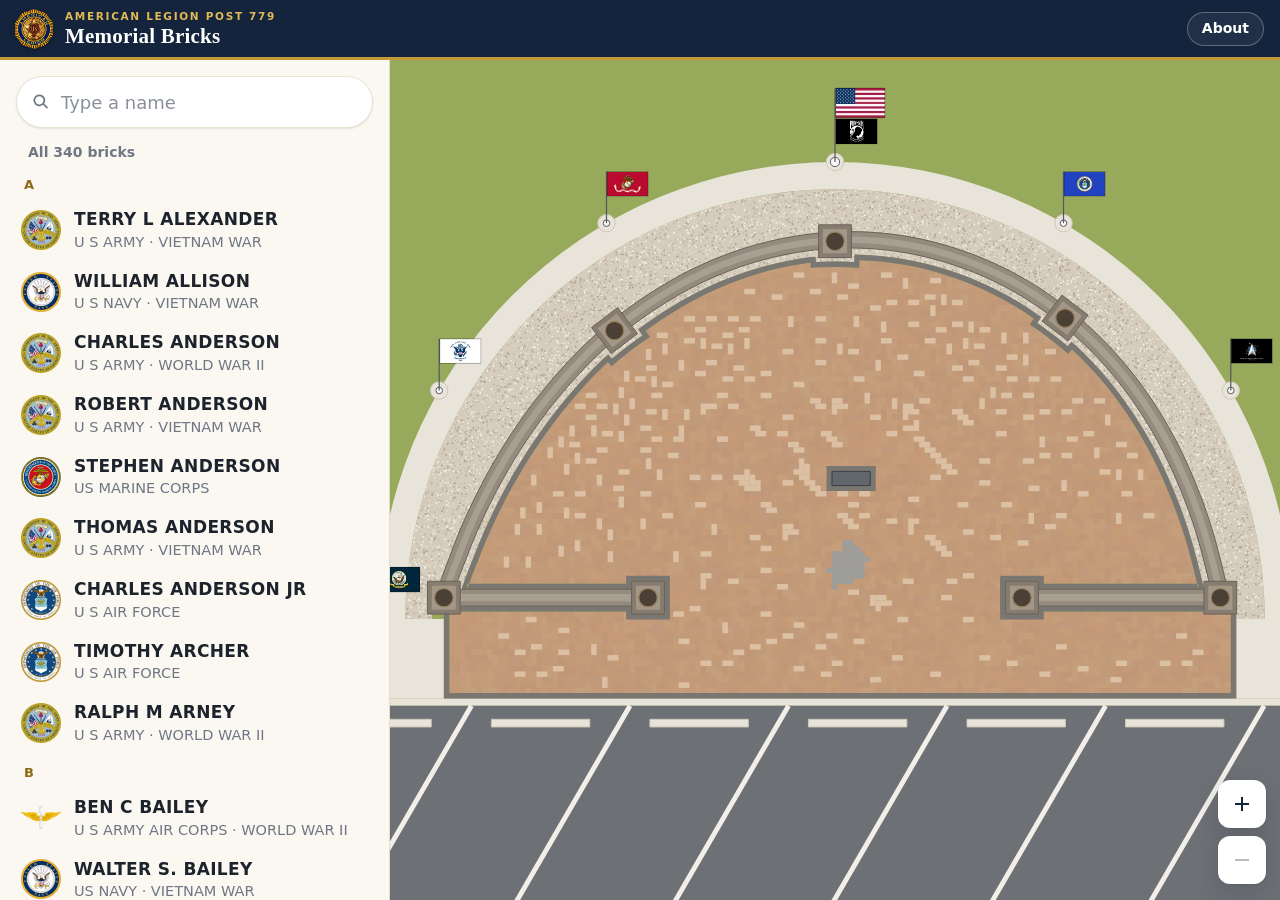
==== index.html @ 8d39473d "Clean names with KIA and MIA badges, a smooth border, springy zoom - KIA and CHPLN are no longer par" ====
<!doctype html>
<html lang="en">
  <head>
    <meta charset="utf-8" />
    <meta name="viewport" content="width=device-width, initial-scale=1, viewport-fit=cover" />
    <title>Memorial Bricks · American Legion Post 779</title>
    <meta
      name="description"
      content="Find a memorial brick at American Legion Post 779 in Centre Hall, PA. Type a name to see where it is in the plaza."
    />
    <meta name="theme-color" content="#14243d" />
    <link rel="canonical" href="https://pjpuzzler.github.io/legion-bricks/" />
    <meta property="og:type" content="website" />
    <meta property="og:site_name" content="American Legion Post 779" />
    <meta property="og:url" content="https://pjpuzzler.github.io/legion-bricks/" />
    <meta property="og:title" content="Memorial Bricks · American Legion Post 779" />
    <meta property="og:description" content="Type a name to see where its brick is in the memorial plaza." />
    <!-- Bump ?v= when the picture changes, so apps that cached the old one fetch it again. -->
    <meta property="og:image" content="https://pjpuzzler.github.io/legion-bricks/img/share.jpg?v=7" />
    <meta property="og:image:width" content="1200" />
    <meta property="og:image:height" content="630" />
    <meta property="og:image:alt" content="A map of the memorial plaza with a red pin on one brick" />
    <meta name="twitter:card" content="summary_large_image" />
    <link rel="icon" type="image/png" href="img/favicon.png" />
    <link rel="apple-touch-icon" href="img/apple-touch-icon.png" />
    <meta name="apple-mobile-web-app-title" content="Memorial Bricks" />
    <!-- Opened from the Home Screen: full screen, header running up behind the clock. -->
    <meta name="apple-mobile-web-app-status-bar-style" content="black-translucent" />
    <link rel="manifest" href="manifest.webmanifest" />
    <!-- Marks Safari (not Chrome and the rest) before anything is drawn. The
         page background depends on it sideways (see style.css). -->
    <script>
      if (/Version\/[\d.]+ .*Safari\//.test(navigator.userAgent) && !/CriOS|FxiOS|EdgiOS|OPiOS|DuckDuckGo/.test(navigator.userAgent))
        document.documentElement.classList.add("is-safari");
    </script>
    <link rel="preload" href="fonts/brick-sans-bold.woff2" as="font" type="font/woff2" crossorigin />
    <link rel="stylesheet" href="css/style.css" />
  </head>
  <body>
    <header class="topbar">
      <a class="brand" href="./">
        <img class="brand-emblem" src="img/legion-emblem.webp" alt="" width="40" height="40" />
        <span class="brand-text">
          <span class="brand-kicker">American Legion Post 779</span>
          <span class="brand-title">Memorial Bricks</span>
        </span>
      </a>
      <button class="topbar-btn" id="about-open" type="button" aria-haspopup="dialog">About</button>
    </header>

    <main class="main">
      <aside class="side" id="side" aria-label="Find a brick">
        <div class="search">
          <div class="search-box">
            <svg class="search-icon" viewBox="0 0 24 24" aria-hidden="true">
              <path d="M10 3a7 7 0 1 0 4.4 12.4l4.6 4.6 1.4-1.4-4.6-4.6A7 7 0 0 0 10 3Zm0 2a5 5 0 1 1 0 10 5 5 0 0 1 0-10Z" />
            </svg>
            <input
              id="search"
              type="search"
              placeholder="Type a name"
              autocomplete="off"
              autocapitalize="off"
              autocorrect="off"
              spellcheck="false"
              enterkeyhint="search"
              role="combobox"
              aria-expanded="true"
              aria-controls="results"
              aria-label="Type a name to find its brick"
            />
            <button class="search-clear" id="search-clear" type="button" aria-label="Clear" hidden>
              <svg viewBox="0 0 24 24" aria-hidden="true">
                <path d="M6.4 5 5 6.4 10.6 12 5 17.6 6.4 19l5.6-5.6 5.6 5.6 1.4-1.4-5.6-5.6L19 6.4 17.6 5 12 10.6Z" />
              </svg>
            </button>
          </div>
        </div>
        <div class="side-body">
          <section class="card" id="card" aria-live="polite" hidden></section>
          <section class="results-panel" aria-label="Names">
            <div class="results-bar">
              <p class="results-head" id="results-head"></p>
              <button class="results-close" id="results-close" type="button">Back to map</button>
            </div>
            <ol class="results" id="results" role="listbox" aria-label="Names"></ol>
          </section>
        </div>
      </aside>

      <section class="map-wrap" id="map-wrap" aria-label="Map of the memorial plaza">
        <canvas class="map" id="map" tabindex="0" role="img" aria-label="Map of the brick plaza"></canvas>
        <div class="marker" id="marker" hidden aria-hidden="true">
          <span class="marker-ring"></span>
          <span class="marker-pin"></span>
        </div>
        <div class="tooltip" id="tooltip" hidden></div>
        <div class="map-controls">
          <!-- Only shown once there's more of the plaza to show. -->
          <button class="map-btn" id="zoom-fit" type="button" aria-label="Show the whole plaza" title="Show the whole plaza" hidden>
            <svg viewBox="0 0 24 24" aria-hidden="true">
              <path d="M4 4h6v2H6v4H4zm10 0h6v6h-2V6h-4zM4 14h2v4h4v2H4zm14 0h2v6h-6v-2h4z" />
            </svg>
          </button>
          <button class="map-btn" id="zoom-in" type="button" aria-label="Zoom in" title="Zoom in">
            <svg viewBox="0 0 24 24" aria-hidden="true"><path d="M11 5h2v6h6v2h-6v6h-2v-6H5v-2h6z" /></svg>
          </button>
          <button class="map-btn" id="zoom-out" type="button" aria-label="Zoom out" title="Zoom out" disabled>
            <svg viewBox="0 0 24 24" aria-hidden="true"><path d="M5 11h14v2H5z" /></svg>
          </button>
          <!-- Turning the map is only for the editor, to match up photos. -->
          <button class="map-btn" id="rotate" type="button" aria-label="Turn the map" title="Turn the map" hidden>
            <svg viewBox="0 0 24 24" aria-hidden="true"><path d="M12 5V2L8 6l4 4V7a5 5 0 1 1-5 5H5a7 7 0 1 0 7-7Z" /></svg>
          </button>
        </div>
      </section>
    </main>

    <dialog class="about" id="about" aria-labelledby="about-title">
      <div class="about-head">
        <img src="img/legion-emblem.webp" alt="" width="48" height="48" />
        <div>
          <p class="about-kicker">American Legion Post 779</p>
          <h2 id="about-title" tabindex="-1" autofocus>Memorial Bricks</h2>
        </div>
      </div>
      <p class="about-text" id="about-text">Engraved bricks honoring veterans and the post's charter members.</p>
      <div class="stats" id="stats"></div>
      <div class="about-foot">
        <p class="credit">Made by <span class="credit-name">Patrick Johnson</span></p>
        <div class="about-actions">
          <a
            class="btn"
            href="https://www.google.com/maps/search/?api=1&query=American+Legion+Post+779%2C+2928+Earlystown+Rd%2C+Centre+Hall%2C+PA"
            target="_blank"
            rel="noopener"
            >Directions</a
          >
          <button class="btn btn-primary" type="button" data-close>OK</button>
        </div>
      </div>
    </dialog>

    <div class="toast" id="toast" role="status" hidden></div>

    <script src="data/bricks.js"></script>
    <script src="js/plan.js"></script>
    <script src="js/model.js"></script>
    <script src="js/map.js"></script>
    <script src="js/app.js"></script>
  </body>
</html>
---- css/style.css ----
/* ---- tokens ------------------------------------------------------------ */

/* The lettering on the bricks: Liberation Sans Bold, cut down to plain
   letters and with the wider word spaces the engraver used, renamed as its
   license asks (fonts/OFL.txt). */
@font-face {
  font-family: "Brick Sans";
  src: url("../fonts/brick-sans-bold.woff2") format("woff2");
  font-weight: 700;
  font-display: swap;
}

:root {
  --navy-900: #0e1a2d;
  --navy-800: #14243d;
  --navy-700: #1d3353;
  --navy-600: #294670;
  --navy-100: #e6ebf3;
  --gold-700: #8d6a17;
  --gold-500: #c49a36;
  --gold-400: #e0bb55;
  --gold-200: #f4e2a8;
  --paper: #fbf8f2;
  --paper-2: #f2ede2;
  --paper-3: #e9e2d3;
  --line: #e3dbcb;
  --ink: #1d232c;
  --ink-2: #444d5a;
  --ink-3: #6f7784;
  --brick: #c39b79;
  --danger: #b42318;
  --focus: #2563eb;
  --radius: 14px;
  --shadow-sm: 0 1px 2px rgb(14 26 45 / 0.1);
  --shadow: 0 1px 2px rgb(14 26 45 / 0.08), 0 10px 28px rgb(14 26 45 / 0.14);
  --font: system-ui, -apple-system, "Segoe UI", Roboto, "Helvetica Neue", Arial, sans-serif;
  --font-serif: "Iowan Old Style", "Palatino Linotype", Palatino, "Book Antiqua", Georgia, serif;
  /* The same as FONT in js/map.js: the engraving's own lettering. */
  --font-engraved: "Brick Sans", Arial, Helvetica, sans-serif;
  --side-w: 390px;
  --topbar-h: 60px;
  color-scheme: light;
}

*,
*::before,
*::after {
  box-sizing: border-box;
}

html,
body {
  height: 100%;
}

/* No double-tap zoom on buttons and links (pinching still zooms the page).
   Safari starts over inside anything that scrolls, like the name list and
   About, so every element says it. The map and the phone card set their own.
   Safari still zooms on plain text, and stopDoubleTapZoom in app.js stops that. */
* {
  touch-action: manipulation;
}

/* The page doesn't stretch past its ends (on an iPhone it would pull away
   and show what's behind it, around the parts pinned in place). */
html,
body {
  overscroll-behavior: none;
}

body {
  margin: 0;
  display: grid;
  /* safe-area-inset-top is 0 in Safari. Opened from the Home Screen, the
     page runs up behind the clock and the header grows to cover it. */
  grid-template-rows: calc(var(--topbar-h) + env(safe-area-inset-top)) minmax(0, 1fr);
  grid-template-columns: minmax(0, 1fr); /* never wider than the screen */
  height: 100dvh;
  overflow: hidden;
  /* Also the color iPhone Safari gives the strip around its toolbar at the
     bottom, so it's white like the card that sits above it. */
  background: #fff;
  color: var(--ink);
  font: 16px/1.45 var(--font);
  -webkit-font-smoothing: antialiased;
  -webkit-tap-highlight-color: transparent;
}

button,
input,
select {
  font: inherit;
  color: inherit;
}

:focus-visible {
  outline: 3px solid var(--focus);
  outline-offset: 2px;
}

[hidden] {
  display: none !important;
}

.icon {
  width: 20px;
  height: 20px;
  fill: currentColor;
  flex: none;
}

/* ---- top bar ------------------------------------------------------------ */

/* Pinned to the top: iPhone Safari takes the color behind the time and
   battery from a fixed bar at the top of the page, so this makes it navy. */
.topbar {
  position: fixed;
  top: 0;
  left: 0;
  right: 0;
  height: calc(var(--topbar-h) + env(safe-area-inset-top));
  display: flex;
  align-items: center;
  justify-content: space-between;
  gap: 12px;
  padding: env(safe-area-inset-top) 16px 0 14px;
  padding-left: max(14px, env(safe-area-inset-left));
  padding-right: max(16px, env(safe-area-inset-right));
  /* One solid color: Safari copies it into the strip behind the time and
     battery, and a gradient would leave a visible seam. */
  background: var(--navy-800);
  color: #fff;
  border-bottom: 3px solid var(--gold-500);
  z-index: 5;
}

.brand {
  display: flex;
  align-items: center;
  gap: 11px;
  min-width: 0;
  color: inherit;
  text-decoration: none;
}

.brand-emblem {
  width: 40px;
  height: 40px;
  flex: none;
  filter: drop-shadow(0 1px 2px rgb(0 0 0 / 0.35));
}

.brand-text {
  display: grid;
  min-width: 0;
}

.brand-kicker {
  font-size: 10.5px;
  font-weight: 700;
  letter-spacing: 0.16em;
  text-transform: uppercase;
  color: var(--gold-400);
  white-space: nowrap;
}

.brand-title {
  font-family: var(--font-serif);
  font-size: 21px;
  line-height: 1.1;
  font-weight: 600;
  letter-spacing: 0.01em;
  white-space: nowrap;
}

.topbar-btn {
  height: 34px;
  padding: 0 14px;
  border: 1px solid rgb(255 255 255 / 0.28);
  border-radius: 999px;
  background: rgb(255 255 255 / 0.06);
  color: #fff;
  font-size: 14px;
  font-weight: 600;
  cursor: pointer;
}

.topbar-btn:hover {
  background: rgb(255 255 255 / 0.14);
}

/* ---- layout ----------------------------------------------------------- */

.main {
  grid-row: 2;
  display: grid;
  grid-template-columns: var(--side-w) minmax(0, 1fr);
  min-height: 0;
  position: relative;
}

.side {
  display: flex;
  flex-direction: column;
  min-height: 0;
  background: var(--paper);
  border-right: 1px solid var(--line);
  z-index: 3;
}

.side-body {
  flex: 1;
  min-height: 0;
  display: flex;
  flex-direction: column;
}

/* ---- search --------------------------------------------------------------- */

.search {
  padding: 16px 16px 10px;
}

/* The icon and the clear button are centred on the box itself. */
.search-box {
  position: relative;
}

.search-icon {
  position: absolute;
  left: 15px;
  top: 50%;
  translate: 0 -50%;
  width: 20px;
  height: 20px;
  fill: var(--ink-3);
  pointer-events: none;
}

#search {
  width: 100%;
  height: 52px;
  padding: 0 44px 0 44px;
  border: 1.5px solid var(--paper-3);
  border-radius: 999px;
  background: #fff;
  box-shadow: var(--shadow-sm);
  font-size: 18px;
  outline: none;
  transition:
    border-color 0.15s,
    box-shadow 0.15s;
}

#search::placeholder {
  color: #8a909a;
}

#search:focus {
  border-color: var(--navy-600);
  box-shadow: 0 0 0 4px rgb(41 70 112 / 0.14);
}

#search::-webkit-search-cancel-button {
  display: none;
}

.search-clear {
  position: absolute;
  right: 9px;
  top: 50%;
  translate: 0 -50%;
  width: 34px;
  height: 34px;
  display: grid;
  place-items: center;
  border: 0;
  border-radius: 50%;
  background: transparent;
  cursor: pointer;
}

.search-clear svg {
  width: 18px;
  height: 18px;
  fill: var(--ink-3);
}

.search-clear:hover {
  background: var(--paper-2);
}

/* ---- results ---------------------------------------------------------- */

.results-panel {
  flex: 1;
  min-height: 0;
  display: flex;
  flex-direction: column;
}

.results-bar {
  display: flex;
  align-items: center;
  justify-content: space-between;
  gap: 10px;
}

/* Phones only: the name list covers the map, so it gets a way back. */
.results-close {
  display: none;
  flex: none;
  height: 40px;
  margin-right: 12px;
  padding: 0 16px;
  border: 0;
  border-radius: 999px;
  background: var(--navy-100);
  color: var(--navy-800);
  font-size: 15px;
  font-weight: 650;
  cursor: pointer;
}

.results-close:hover {
  background: #d9e0eb;
}

.results-head {
  margin: 4px 0 4px;
  padding: 0 28px;
  font-size: 14px;
  font-weight: 600;
  color: var(--ink-3);
}

.results {
  flex: 1;
  min-height: 0;
  margin: 0;
  padding: 0 10px 20px;
  list-style: none;
  overflow-y: auto;
  overscroll-behavior: contain;
}

.results-group {
  position: sticky;
  top: 0;
  z-index: 1;
  padding: 10px 14px 4px;
  background: linear-gradient(var(--paper) 75%, rgb(251 248 242 / 0));
  color: var(--gold-700);
  font-size: 13px;
  font-weight: 800;
  letter-spacing: 0.12em;
  text-transform: uppercase;
}

.results-empty {
  padding: 18px 16px;
  color: var(--ink-2);
  font-size: 17px;
}

.result {
  width: 100%;
  display: grid;
  grid-template-columns: 42px minmax(0, 1fr) auto;
  align-items: center;
  gap: 12px;
  min-height: 60px;
  padding: 8px 10px;
  border: 0;
  border-radius: 12px;
  background: transparent;
  text-align: left;
  cursor: pointer;
}

/* Only with a mouse: on a phone a row would stay lit after a swipe that
   started on it. */
@media (hover: hover) {
  .result:hover {
    background: var(--paper-2);
  }
}

.result.is-active {
  background: var(--paper-2);
  box-shadow: inset 0 0 0 1.5px var(--paper-3);
}

.result.is-selected {
  background: var(--navy-100);
  box-shadow: inset 3px 0 0 var(--navy-600);
}

.result-mark {
  display: grid;
  place-items: center;
  width: 42px;
  height: 42px;
}

.result-emblem {
  width: 40px;
  height: 40px;
  object-fit: contain;
}

.result-swatch {
  width: 30px;
  height: 15px;
  border-radius: 2px;
  background: var(--brick);
  box-shadow: inset 0 -1px 0 rgb(0 0 0 / 0.15);
}

.result.is-gray .result-swatch {
  background: #9d9e9c;
}

.result-text {
  display: grid;
  min-width: 0;
}

.result-name {
  display: flex;
  align-items: center;
  gap: 6px;
  min-width: 0;
  font-size: 17px;
  font-weight: 650;
  letter-spacing: 0.02em;
}

.result-name-text {
  overflow: hidden;
  text-overflow: ellipsis;
  white-space: nowrap;
}

/* Honors by a name: a gold star for the fallen, the POW/MIA flag for the
   missing (from the flag sheet). On the card they're spelled out. */
.honor {
  display: inline-flex;
  flex: none;
}

.honor-star {
  width: 17px;
  height: 17px;
  fill: var(--gold-500);
  stroke: var(--gold-700);
  stroke-width: 1.2;
  stroke-linejoin: round;
}

.honor-flag {
  display: inline-block;
  flex: none;
  width: 20px;
  height: 12px;
  border-radius: 1.5px;
  background: url("../img/flags-sm.webp") -20.5px 0 / 81.5px 24.5px no-repeat;
  box-shadow: 0 0 0 1px rgb(0 0 0 / 0.25);
}

.card-honors {
  display: flex;
  flex-wrap: wrap;
  gap: 6px;
  margin: 4px 0 0;
}

.honor-tag {
  display: inline-flex;
  align-items: center;
  gap: 5px;
  padding: 2px 9px 2px 7px;
  border-radius: 999px;
  background: var(--paper-3);
  color: var(--ink-2);
  font-size: 13px;
  font-weight: 700;
  line-height: 1.3;
}

.honor-tag .honor-star {
  width: 15px;
  height: 15px;
}

.honor-tag.honor-kia {
  background: #fbf1d3;
  color: var(--gold-700);
  box-shadow: inset 0 0 0 1px var(--gold-200);
}

.honor-tag.honor-mia {
  background: #e6e8eb;
  color: #1c232c;
}

.result-meta {
  font-size: 14.5px;
  color: var(--ink-3);
  overflow: hidden;
  text-overflow: ellipsis;
  white-space: nowrap;
}

.result-badge {
  padding: 2px 8px;
  border-radius: 999px;
  background: var(--paper-3);
  color: var(--ink-2);
  font-size: 12px;
  font-weight: 700;
  white-space: nowrap;
}

/* ---- brick card ------------------------------------------------------- */

.card {
  flex: none;
  margin: 2px 16px 12px;
  padding: 12px 16px 16px;
  border: 1px solid var(--line);
  border-radius: 18px;
  background: #fff;
  box-shadow: var(--shadow);
  max-height: 72%;
  overflow-y: auto;
  overscroll-behavior: contain;
}

.card-head {
  display: flex;
  align-items: center;
  gap: 2px;
  margin: 0 -10px 10px 0;
}

.card-kicker {
  flex: 1;
  min-width: 0;
  display: flex;
  align-items: center;
  gap: 8px;
  margin: 0 6px 0 0;
  color: var(--gold-700);
  font-size: 13px;
  font-weight: 800;
  line-height: 1.25;
  letter-spacing: 0.1em;
  text-transform: uppercase;
}

/* A visitor's card: a bar with the name, share and close, over the brick
   itself. On a phone it folds down to just the bar (see the fold in app.js). */
.brick-card {
  --brick-w: 300px;
  display: flex;
  flex-direction: column;
  gap: 8px;
}

.card-bar {
  display: flex;
  align-items: center;
  gap: 6px;
  min-width: 0;
  min-height: 44px;
  margin-right: -8px; /* close's round hit area reaches into the card's edge */
}

.card-emblems {
  display: flex;
  flex: none;
  gap: 2px;
  margin-right: 4px;
}

.card-emblem {
  width: 32px;
  height: 32px;
  object-fit: contain;
}

/* Two branches: a little smaller each, so the name keeps its room. */
.card-emblems:has(.card-emblem + .card-emblem) .card-emblem {
  width: 28px;
  height: 28px;
}

.card-title {
  flex: 1;
  min-width: 0;
}

/* Long names wrap onto a second line rather than getting cut off. Under the
   name, the rest of the engraving, like in the list of names. */
.card-name {
  display: -webkit-box;
  margin: 0;
  overflow: hidden;
  font-size: 16px;
  font-weight: 750;
  line-height: 1.2;
  letter-spacing: 0.02em;
  -webkit-line-clamp: 2;
  -webkit-box-orient: vertical;
}

.card-meta {
  margin: 1px 0 0;
  overflow: hidden;
  color: var(--ink-3);
  font-size: 13.5px;
  line-height: 1.25;
  text-overflow: ellipsis;
  white-space: nowrap;
}

.brick-card .replica {
  max-width: var(--brick-w);
}

.card-grab {
  display: none;
}

.card.is-folded .replica,
.card.is-folded .card-note {
  display: none;
}

/* While the card is dragged or slides, the brick fades as it folds away. */
.card.is-moving .replica,
.card.is-moving .card-note {
  opacity: calc(1 - 1.4 * var(--fold, 0));
}

.card-note {
  margin: 4px 0 0;
  color: var(--ink-2);
  font-size: 16px;
  text-align: center;
}

.btn {
  display: inline-flex;
  align-items: center;
  justify-content: center;
  gap: 8px;
  height: 46px;
  padding: 0 18px;
  border: 1px solid var(--line);
  border-radius: 999px;
  background: #fff;
  color: var(--navy-800);
  font-size: 16px;
  font-weight: 650;
  text-decoration: none;
  white-space: nowrap;
  cursor: pointer;
}

.btn:hover {
  background: var(--paper);
  border-color: var(--paper-3);
}

.btn:disabled {
  opacity: 0.45;
  cursor: default;
}

.btn .icon {
  width: 20px;
  height: 20px;
}

.btn-primary {
  background: var(--navy-800);
  border-color: var(--navy-800);
  color: #fff;
}

.btn-primary:hover {
  background: var(--navy-700);
  border-color: var(--navy-700);
}

.btn-danger {
  color: var(--danger);
}

.icon-btn {
  display: grid;
  place-items: center;
  width: 44px;
  height: 44px;
  flex: none;
  border: 0;
  border-radius: 50%;
  background: transparent;
  color: var(--ink-2);
  cursor: pointer;
}

.icon-btn:hover {
  background: var(--paper-2);
}

/* The brick itself, drawn like the real thing: a paver with softened edges
   and black-filled lettering. The lettering is an SVG (see replica() in app.js). */
.replica {
  display: block;
  width: 100%;
  max-width: 380px;
  aspect-ratio: 2 / 1;
  margin: 0 auto;
  border-radius: 7px;
  background-color: #c9a282;
  background-image:
    url("data:image/svg+xml,%3Csvg xmlns='http://www.w3.org/2000/svg' width='160' height='160'%3E%3Cfilter id='n'%3E%3CfeTurbulence type='fractalNoise' baseFrequency='.9' numOctaves='3' stitchTiles='stitch'/%3E%3CfeColorMatrix values='0 0 0 0 .35 0 0 0 0 .2 0 0 0 0 .05 0 0 0 .55 0'/%3E%3C/filter%3E%3Crect width='160' height='160' filter='url(%23n)'/%3E%3C/svg%3E"),
    radial-gradient(120% 90% at 30% 20%, rgb(255 238 220 / 0.34), transparent 60%),
    radial-gradient(80% 70% at 85% 90%, rgb(100 65 40 / 0.22), transparent 70%),
    linear-gradient(180deg, #d3ad8d, #bd9474);
  box-shadow:
    inset 0 2px 1px rgb(255 245 230 / 0.35),
    inset 0 -3px 2px rgb(90 45 10 / 0.22),
    inset 2px 0 1px rgb(255 245 230 / 0.12),
    inset -2px 0 1px rgb(90 45 10 / 0.12),
    0 1px 1px rgb(0 0 0 / 0.2),
    0 6px 16px rgb(80 40 0 / 0.18);
}

.replica.is-gray {
  background-color: #9d9e9c;
  background-image:
    url("data:image/svg+xml,%3Csvg xmlns='http://www.w3.org/2000/svg' width='160' height='160'%3E%3Cfilter id='n'%3E%3CfeTurbulence type='fractalNoise' baseFrequency='.9' numOctaves='3' stitchTiles='stitch'/%3E%3CfeColorMatrix values='0 0 0 0 .2 0 0 0 0 .2 0 0 0 0 .2 0 0 0 .5 0'/%3E%3C/filter%3E%3Crect width='160' height='160' filter='url(%23n)'/%3E%3C/svg%3E"),
    radial-gradient(120% 90% at 30% 20%, rgb(255 255 255 / 0.3), transparent 60%),
    linear-gradient(180deg, #a9aaa8, #929391);
}

.replica svg {
  display: block;
  width: 100%;
  height: 100%;
}

.replica text {
  font-family: var(--font-engraved);
  font-weight: 700;
  white-space: pre;
}

.replica-ink {
  fill: #221a13;
}

.replica-light {
  fill: rgb(255 240 222 / 0.5);
}

.replica.is-gray .replica-ink {
  fill: #141414;
}

.replica.is-gray .replica-light {
  fill: rgb(255 255 255 / 0.35);
}

/* ---- map ---------------------------------------------------------------- */

.map-wrap {
  position: relative;
  min-height: 0;
  overflow: hidden;
  background: #97a95b;
}

.map {
  display: block;
  width: 100%;
  height: 100%;
  touch-action: none;
  outline: none;
}

.map:focus-visible {
  box-shadow: inset 0 0 0 3px var(--focus);
}

.marker {
  position: absolute;
  left: 0;
  top: 0;
  width: 0;
  height: 0;
  pointer-events: none;
  z-index: 2;
}

.marker-ring {
  position: absolute;
  left: -32px;
  top: -32px;
  width: 64px;
  height: 64px;
  border: 4px solid #e02424;
  border-radius: 50%;
  box-shadow: 0 0 0 2px rgb(255 255 255 / 0.9);
  animation: ping 1.9s ease-out infinite;
}

/* Its tip stops just above the top edge of the brick: --lift is half the
   brick's height on screen, set by the map. */
.marker-pin {
  position: absolute;
  left: -18px;
  top: calc(-44.5px - var(--lift, 0px));
  width: 36px;
  height: 36px;
  border: 3px solid #fff;
  border-radius: 50% 50% 50% 0;
  background: #c81e1e;
  box-shadow: 0 4px 10px rgb(0 0 0 / 0.35);
  rotate: -45deg;
}

.marker-pin::after {
  content: "";
  position: absolute;
  inset: 9px;
  border-radius: 50%;
  background: #fff;
}

.marker.is-big .marker-ring {
  display: none;
}

@keyframes ping {
  0% {
    transform: scale(0.35);
    opacity: 1;
  }
  75%,
  100% {
    transform: scale(1.3);
    opacity: 0;
  }
}

.tooltip {
  position: absolute;
  left: 0;
  top: 0;
  z-index: 4;
  max-width: 280px;
  padding: 7px 10px;
  border-radius: 8px;
  background: rgb(14 26 45 / 0.94);
  color: #fff;
  font-size: 12.5px;
  line-height: 1.35;
  white-space: pre-line;
  pointer-events: none;
  box-shadow: var(--shadow);
}

.tooltip::first-line {
  font-weight: 700;
}

.map-controls {
  position: absolute;
  right: 14px;
  bottom: calc(16px + var(--sheet, 0px));
  display: grid;
  gap: 8px;
  z-index: 2;
}

.is-ready .map-controls {
  transition: bottom 0.2s;
}

.map-btn {
  display: grid;
  place-items: center;
  width: 48px;
  height: 48px;
  border: 0;
  border-radius: 12px;
  background: #fff;
  box-shadow: var(--shadow);
  cursor: pointer;
}

.map-btn svg {
  width: 24px;
  height: 24px;
  fill: var(--navy-800);
}

.map-btn:hover {
  background: var(--paper);
}

.map-btn:disabled {
  cursor: default;
}

.map-btn:disabled svg {
  opacity: 0.3;
}

/* ---- about ---------------------------------------------------------------- */

/* Sized to fit a phone without scrolling. On a phone turned sideways the
   chart sits beside the rest. Where it can't all fit (a short screen, or
   large text), the chart scrolls on its own and the rest stays put. */
.about {
  width: min(480px, calc(100vw - 28px));
  max-height: calc(100vh - 32px);
  max-height: calc(100dvh - 32px - env(safe-area-inset-top) - env(safe-area-inset-bottom));
  overflow-y: auto;
  padding: 20px 20px 18px;
  border: 0;
  border-radius: 20px;
  background: var(--paper);
  color: var(--ink);
  box-shadow: 0 24px 60px rgb(14 26 45 / 0.35);
}

.about[open] {
  display: grid;
  grid-template-rows: auto auto minmax(0, 1fr) auto;
  grid-template-areas: "head" "text" "stats" "foot";
  gap: 14px;
}

.about::backdrop {
  background: rgb(14 26 45 / 0.5);
}

.about:not([open]) {
  display: none;
}

/* Where <dialog> can't be a pop-up (iOS before 15.4). */
.about.is-fallback {
  position: fixed;
  top: 50%;
  left: 50%;
  z-index: 30;
  transform: translate(-50%, -50%);
  box-shadow:
    0 24px 60px rgb(14 26 45 / 0.35),
    0 0 0 100vmax rgb(14 26 45 / 0.5);
}

.about-head {
  grid-area: head;
  display: grid;
  grid-template-columns: 48px minmax(0, 1fr);
  align-items: center;
  gap: 12px;
}

.about-kicker {
  margin: 0;
  color: var(--gold-700);
  font-size: 11px;
  font-weight: 800;
  letter-spacing: 0.12em;
  text-transform: uppercase;
}

.about h2:focus {
  outline: none;
}

.about h2 {
  margin: 0;
  font-family: var(--font-serif);
  font-size: 26px;
  line-height: 1.15;
}

.about-text {
  grid-area: text;
  margin: 0;
  color: var(--ink-2);
  font-size: 16.5px;
  line-height: 1.4;
}

.stats {
  grid-area: stats;
  display: grid;
  grid-template-rows: auto minmax(0, 1fr);
  align-content: start;
  gap: 12px;
  min-height: 0;
  padding-top: 14px;
  border-top: 1px solid var(--line);
}

/* Two buttons that switch between the charts. */
.stats-tabs {
  display: grid;
  grid-template-columns: 1fr 1fr;
  padding: 4px;
  border-radius: 999px;
  background: var(--paper-3);
}

.stats-tab {
  height: 38px;
  border: 0;
  border-radius: 999px;
  background: transparent;
  color: var(--ink-2);
  font-size: 15px;
  font-weight: 650;
  cursor: pointer;
}

.stats-tab[aria-selected="true"] {
  background: #fff;
  color: var(--navy-800);
  box-shadow: var(--shadow-sm);
}

.stats-charts {
  display: grid;
  min-height: 0;
  overflow-y: auto;
  overscroll-behavior: contain;
}

.stats-charts > .bars {
  grid-area: 1 / 1;
}

.stats-charts > .bars[aria-hidden="true"] {
  visibility: hidden;
}

.bars {
  display: grid;
  align-content: start;
  gap: 5px;
  margin: 0;
  padding: 0;
  list-style: none;
}

.bars li {
  display: grid;
  grid-template-columns: 158px minmax(0, 1fr) 34px;
  align-items: center;
  gap: 10px;
  min-height: 22px;
  font-size: 15px;
  line-height: 1.2;
}

.bars-track {
  height: 10px;
  border-radius: 99px;
  background: var(--paper-3);
  overflow: hidden;
}

.bars-fill {
  display: block;
  height: 100%;
  border-radius: inherit;
  background: linear-gradient(90deg, var(--navy-600), var(--navy-800));
}

/* By branch: each emblem beside its name, and each bar in the branch's own
   colour (the ones it's known by, as on its flags). */
.bars-label {
  display: flex;
  align-items: center;
  gap: 6px;
  min-width: 0;
}

.bars-emblem {
  width: 18px;
  height: 18px;
  flex: none;
  object-fit: contain;
}

[data-branch="army"] .bars-fill {
  background: #4b5320; /* olive drab */
}

[data-branch="navy"] .bars-fill {
  background: #1c2d5a; /* navy blue */
}

[data-branch="air-force"] .bars-fill {
  background: #2b58c7; /* the blue of its flag */
}

[data-branch="marines"] .bars-fill {
  background: #b31b34; /* scarlet */
}

[data-branch="army-air-corps"] .bars-fill {
  background: #d9962b; /* golden orange */
}

[data-branch="coast-guard"] .bars-fill {
  background: #e0552e; /* its red-orange stripe */
}

[data-branch="army-nurse-corps"] .bars-fill {
  background: #7b2a48; /* maroon */
}

.bars-n {
  color: var(--ink-2);
  text-align: right;
  font-variant-numeric: tabular-nums;
}

/* The credit in the bottom corner, beside the buttons (under them only where
   there isn't room, like with the text size turned up). */
.about-foot {
  grid-area: foot;
  display: flex;
  flex-wrap: wrap;
  align-items: center;
  gap: 10px 12px;
}

.about-foot .credit {
  flex: 1;
  margin: 0;
  color: var(--ink-3);
  font-size: 13.5px;
  line-height: 1.3;
}

/* If it wraps, it's after "Made by". */
.credit-name {
  white-space: nowrap;
}

.about-actions {
  display: flex;
  gap: 8px;
  margin-left: auto;
}

.about-actions .btn {
  padding: 0 16px;
}

/* The smallest phones (like the first iPhone SE). */
@media (max-width: 360px) {
  .about {
    padding: 16px 16px 14px;
  }

  .about[open] {
    gap: 12px;
  }

  .about h2 {
    font-size: 22px;
  }

  .about-kicker {
    letter-spacing: 0.08em;
  }

  .about-text {
    font-size: 15.5px;
  }

  .bars {
    gap: 4px;
  }

  .bars li {
    grid-template-columns: 122px minmax(0, 1fr) 30px;
    min-height: 20px;
    font-size: 14px;
  }

  /* No room for the emblems beside the names (the colours stay). */
  .bars-emblem {
    display: none;
  }
}

/* Short phones upright (like the iPhone SE): a little tighter, so the whole
   chart fits. */
@media (max-height: 620px) and (max-width: 559px) {
  .about[open] {
    gap: 12px;
  }

  .stats {
    padding-top: 12px;
  }

  .bars {
    gap: 3px;
  }

  .bars li {
    min-height: 20px;
  }
}

@media (max-height: 560px) and (min-width: 560px) {
  .about {
    width: min(780px, calc(100vw - 2 * max(14px, env(safe-area-inset-left), env(safe-area-inset-right))));
    max-height: calc(100dvh - 16px - env(safe-area-inset-top) - env(safe-area-inset-bottom));
    padding: 16px 20px 14px;
  }

  .about[open] {
    grid-template-columns: minmax(0, 1fr) minmax(0, 1.1fr);
    grid-template-rows: auto auto 1fr;
    grid-template-areas:
      "head stats"
      "text stats"
      "foot stats";
    column-gap: 22px;
  }

  .stats {
    gap: 10px;
    padding: 0 0 0 22px;
    border-top: 0;
    border-left: 1px solid var(--line);
  }

  .stats-tab {
    height: 34px;
  }

  .bars {
    gap: 3px;
  }

  .bars li {
    min-height: 20px;
    font-size: 14.5px;
  }

  .about-foot {
    align-self: end;
  }
}

/* ---- toast ---------------------------------------------------------------- */

.toast {
  position: fixed;
  left: 50%;
  bottom: calc(24px + env(safe-area-inset-bottom));
  z-index: 20;
  max-width: calc(100vw - 32px);
  padding: 10px 18px;
  border-radius: 999px;
  background: var(--navy-900);
  color: #fff;
  font-size: 14px;
  font-weight: 600;
  box-shadow: var(--shadow);
  opacity: 0;
  translate: -50% 8px;
  transition:
    opacity 0.2s,
    translate 0.2s;
}

.toast.is-on {
  opacity: 1;
  translate: -50% 0;
}

/* ---- phones and small tablets ------------------------------------------------ */

/* Anything narrower than a tablet, and any phone turned sideways. The
   biggest iPhones are over 900px wide sideways, but never 500px tall. */
@media (max-width: 899px), (orientation: landscape) and (max-height: 500px) {
  :root {
    --topbar-h: 54px;
    /* What stays pinned above the name list: the search box, then the bar
       with the count and Back to map. */
    --search-h: 73px;
    --bar-h: 54px;
    --bar-top: calc(var(--topbar-h) + env(safe-area-inset-top) + var(--search-h));
    --list-top: calc(var(--bar-top) + var(--bar-h));
  }

  .brand-emblem {
    width: 34px;
    height: 34px;
  }

  .brand-title {
    font-size: 19px;
  }

  .main {
    display: block;
  }

  .side {
    position: absolute;
    inset: 0;
    background: transparent;
    border: 0;
    pointer-events: none;
  }

  .search {
    padding: 10px 12px;
    background: var(--paper);
    border-bottom: 1px solid var(--line);
    pointer-events: auto;
  }

  #search {
    height: 52px;
  }

  .side-body {
    position: relative;
  }

  /* The name list covers the map. It scrolls the page itself, not a box in
     the page, because Safari only tucks its bars away when the page scrolls
     (sideways they go away completely). The search box and the bar with
     Back to map stay pinned at the top as the names go by. */
  body.is-searching {
    height: auto;
    overflow: visible;
    background: #fff;
  }

  .is-searching .side {
    position: relative;
    inset: auto;
  }

  .is-searching .search {
    position: sticky;
    top: calc(var(--topbar-h) + env(safe-area-inset-top));
    z-index: 3;
  }

  .is-searching .map-wrap,
  .is-searching .card {
    display: none;
  }

  .results-panel {
    display: none;
    background: #fff;
    pointer-events: auto;
  }

  .is-searching .results-panel {
    display: block;
  }

  .results-group {
    top: var(--list-top);
    background: linear-gradient(#fff 75%, rgb(255 255 255 / 0));
  }

  .results-head {
    padding: 0 22px;
  }

  .results-bar {
    position: sticky;
    top: var(--bar-top);
    z-index: 2;
    height: var(--bar-h);
    padding: 6px 0 8px;
    background: #fff;
  }

  .results-close {
    display: inline-flex;
    align-items: center;
  }

  .results {
    padding: 0 6px calc(12px + env(safe-area-inset-bottom));
    overflow: visible;
  }

  /* Arrow keys bring a name into view below the pinned rows. */
  .result {
    scroll-margin-top: calc(var(--list-top) + 36px);
  }

  .card {
    position: absolute;
    left: 0;
    right: 0;
    bottom: 0;
    max-height: 62%;
    margin: 0;
    padding: 4px 16px calc(14px + env(safe-area-inset-bottom));
    border-radius: 20px 20px 0 0;
    border-width: 1px 0 0;
    box-shadow: 0 -10px 30px rgb(14 26 45 / 0.2);
    pointer-events: auto;
  }

  .card.is-folded {
    padding-bottom: calc(10px + env(safe-area-inset-bottom));
  }

  .brick-card {
    gap: 6px;
  }

  /* The handle on top. The card can be dragged by it (or anywhere on it),
     and a tap on it or the bar folds or opens the card. */
  .card-grab {
    display: block;
    width: 100%;
    height: 14px;
    margin: 0 0 -4px;
    padding: 0;
    border: 0;
    background: none;
    cursor: pointer;
  }

  .card-grab::before {
    content: "";
    display: block;
    width: 40px;
    height: 5px;
    margin: 4px auto 0;
    border-radius: 99px;
    background: #d6cebf;
  }

  .card-bar {
    cursor: pointer;
  }

  /* Dragged up and down (see bindCardSwipe in app.js), never scrolled. */
  .card {
    touch-action: none;
  }

  .map-wrap {
    position: absolute;
    top: 67px; /* updated from app.js to sit just under the search bar */
    left: 0;
    right: 0;
    bottom: 0;
  }

  /* In a row, so they sit over the parking lot rather than the plaza's end. */
  .map-controls {
    right: 12px;
    bottom: max(calc(14px + var(--sheet, 0px)), calc(8px + env(safe-area-inset-bottom)));
    grid-auto-flow: column;
    gap: 6px;
  }

  .map-btn {
    width: 48px;
    height: 48px;
  }
}

/* Phones turned sideways, where height is scarce: no title bar, so the map
   gets the full height. The search box tops a panel down the left side,
   with the card under it, and About floats over the corner of the map. */
@media (orientation: landscape) and (max-width: 899px), (orientation: landscape) and (max-height: 500px) {
  :root {
    --topbar-h: 0px;
    --panel-w: min(300px, 40vw);
    --search-row: 60px;
    --bar-top: 0px;
    --list-top: var(--search-row);
  }

  /* The page background. Other browsers on an iPhone (Chrome) keep the page
     out of the space beside the notch and fill that space with it, so it's
     the lawn's green, to run into the map. Safari lets the page into that
     space, and colors its bars from the page background instead (with no
     title bar at the top), so there it's navy. */
  body {
    background: #97a95b;
  }

  :root.is-safari body:not(.is-searching) {
    background: var(--navy-800);
  }

  .topbar {
    left: auto;
    top: 10px;
    right: max(12px, env(safe-area-inset-right));
    height: auto;
    padding: 0;
    background: none;
    border: 0;
  }

  .brand {
    display: none;
  }

  .topbar-btn,
  .topbar-btn:hover {
    height: 40px;
    padding: 0 16px;
    border: 0;
    background: #fff;
    color: var(--navy-800);
    font-size: 15px;
    box-shadow: var(--shadow);
  }

  .side {
    z-index: 6;
  }

  /* Sits on top of the card (or the name list), which leaves room for it. */
  .search {
    position: absolute;
    top: 0;
    left: 0;
    z-index: 1;
    width: var(--panel-w);
    height: var(--search-row);
    padding: 8px 14px 8px max(14px, env(safe-area-inset-left));
    background: none;
    border: 0;
  }

  #search {
    height: 44px;
  }

  /* Over the name list it's pinned in the corner as the names scroll by,
     like the rows above the list upright, and moves with the page when
     Safari shifts it for the keyboard. */
  .is-searching .search {
    position: sticky;
    top: 0;
    z-index: 3;
    background: #fff;
  }

  .map-wrap {
    top: 0;
  }

  /* The card hangs from the top left, under the search box, only as tall as
     what's in it, open or folded. So its handle is along the bottom. */
  .card,
  .card.is-folded {
    top: 0;
    right: auto;
    bottom: auto;
    width: var(--panel-w);
    max-height: none;
    padding: calc(var(--search-row) + 2px) 16px 22px max(16px, env(safe-area-inset-left));
    border-radius: 0 20px 20px 0;
    border-width: 0 1px 1px 0;
    box-shadow: 10px 0 30px rgb(14 26 45 / 0.18);
  }

  /* Folding, its bottom edge rises over the brick. */
  .card.is-moving {
    overflow: hidden;
  }

  /* The panel is narrow, so the name and the line under it get the room. */
  .card-emblems {
    display: none;
  }

  .card-grab {
    position: absolute;
    left: 0;
    right: 0;
    bottom: 2px;
    height: 18px;
    margin: 0;
  }

  .card-grab::before {
    margin-top: 7px;
  }

  /* With no brick open, the search box floats over the map on its own. */
  body:not(.has-brick):not(.is-searching) #search {
    box-shadow: var(--shadow);
  }

  /* A column down the right edge, beside the plaza. */
  .map-controls {
    right: max(12px, env(safe-area-inset-right));
    bottom: max(12px, env(safe-area-inset-bottom));
    grid-auto-flow: row;
  }

  /* The name list covers the map. Its count and Back to map sit beside the
     search box, and the names fill the width in two columns, clear of the
     notch, so twice as many show at once. */
  .results-panel {
    padding-top: 0;
    padding-left: env(safe-area-inset-left);
    padding-right: env(safe-area-inset-right);
  }

  /* In the search box's row, beside it. */
  .results-bar {
    height: var(--search-row);
    margin: calc(-1 * var(--search-row)) 0 4px calc(var(--panel-w) - env(safe-area-inset-left));
    padding: 0;
  }

  .results {
    display: grid;
    grid-template-columns: repeat(2, minmax(0, 1fr));
    align-content: start;
    column-gap: 8px;
  }

  .results-group,
  .results-empty {
    grid-column: 1 / -1;
  }
}

/* Short phones (like the iPhone SE): a smaller brick leaves the map more room. */
@media (max-width: 899px) and (max-height: 740px), (orientation: landscape) and (max-height: 500px) {
  .brick-card {
    --brick-w: 260px;
  }
}

@media (max-width: 380px) {
  .brand-kicker {
    font-size: 9.5px;
    letter-spacing: 0.12em;
  }
}

/* Very narrow: a small phone, or Safari's text size turned up (at 150% an
   iPhone is about 260px wide). */
@media (max-width: 340px) {
  .brand-kicker {
    display: none;
  }

  .brand-title {
    font-size: 17px;
    white-space: normal;
  }

  .topbar-btn {
    padding: 0 11px;
  }

  .card-emblem {
    width: 28px;
    height: 28px;
  }

  .card-emblems:has(.card-emblem + .card-emblem) .card-emblem {
    width: 24px;
    height: 24px;
  }
}

/* Narrower still (only with the text size turned up): in About, each bar
   goes under its label so the bars keep their length. */
@media (max-width: 300px) {
  .about-kicker {
    display: none;
  }

  .bars {
    gap: 3px;
  }

  .bars li {
    grid-template-columns: minmax(0, 1fr) auto;
    gap: 1px 10px;
    min-height: 0;
    font-size: 14px;
  }

  .bars-track {
    grid-column: 1 / -1;
    grid-row: 2;
    height: 7px;
  }
}

/* Opened from the Home Screen there are no browser bars, so the page is the
   whole screen. iOS can still report 100dvh short by the status bar's height
   (seen after a reload sideways), which leaves a white strip under the map. */
@media (display-mode: standalone) {
  body {
    height: 100lvh;
  }
}

@media (prefers-reduced-motion: reduce) {
  .marker-ring {
    animation: none;
    transform: scale(0.8);
  }

  .toast,
  .map-controls {
    transition: none;
  }
}

/* ---- editor (?edit) ------------------------------------------------------- */

.btn-sm {
  height: 32px;
  padding: 0 12px;
  font-size: 13px;
}

.editbar {
  display: grid;
  gap: 8px;
  padding: 12px 16px;
  background: var(--navy-100);
  border-bottom: 1px solid #d3dbe8;
  pointer-events: auto;
}

.editbar-top {
  display: flex;
  align-items: baseline;
  gap: 10px;
  min-width: 0;
}

.editbar-title {
  color: var(--navy-800);
  font-size: 12px;
  font-weight: 800;
  letter-spacing: 0.12em;
  text-transform: uppercase;
}

.editbar-status {
  flex: 1;
  min-width: 0;
  overflow: hidden;
  color: var(--ink-3);
  font-size: 13px;
  text-overflow: ellipsis;
  white-space: nowrap;
}

.editbar-status.is-dirty {
  color: #9a3412;
  font-weight: 650;
}

.editbar-exit {
  color: var(--navy-700);
  font-size: 13px;
  font-weight: 650;
}

.editbar-actions {
  display: flex;
  flex-wrap: wrap;
  align-items: center;
  gap: 6px;
}

.editbar-gap {
  flex: 1;
}

.menu-wrap {
  position: relative;
}

.menu {
  position: absolute;
  right: 0;
  top: calc(100% + 6px);
  z-index: 10;
  display: grid;
  min-width: 250px;
  padding: 6px;
  border: 1px solid var(--line);
  border-radius: 12px;
  background: #fff;
  box-shadow: var(--shadow);
}

.menu hr {
  width: 100%;
  margin: 4px 0;
  border: 0;
  border-top: 1px solid var(--line);
}

.menu-item {
  display: block;
  padding: 8px 10px;
  border: 0;
  border-radius: 8px;
  background: none;
  color: var(--ink);
  font-size: 14px;
  text-align: left;
  text-decoration: none;
  cursor: pointer;
}

.menu-item:hover {
  background: var(--paper-2);
}

.is-editing .card {
  flex: 0 1 auto;
  max-height: none;
  min-height: 0;
  padding-top: 10px;
}

.is-editing .results-panel {
  flex: 1 0 150px;
}

/* While a brick is open in the editor, the form gets the room; searching brings the list back. */
.is-editing.has-brick:not(.has-query) .results-panel {
  display: none;
}

.brick-form {
  display: grid;
  gap: 8px;
}

.brick-form .card-head {
  margin-bottom: 0;
}

.form-preview .replica {
  max-width: 210px;
}

.field {
  display: grid;
  gap: 3px;
  min-width: 0;
}

.field-label {
  color: var(--ink-3);
  font-size: 12px;
  font-weight: 650;
}

.field input,
.field select {
  width: 100%;
  height: 34px;
  padding: 0 10px;
  border: 1.5px solid var(--paper-3);
  border-radius: 9px;
  background: #fff;
  font-size: 14px;
  outline: none;
}

.field input {
  font-weight: 650;
  letter-spacing: 0.03em;
}

.field input::placeholder {
  color: #c2bcb0;
  font-weight: 500;
}

.field input:focus,
.field select:focus {
  border-color: var(--navy-600);
  box-shadow: 0 0 0 3px rgb(41 70 112 / 0.14);
}

.field-row {
  display: grid;
  grid-template-columns: repeat(2, minmax(0, 1fr));
  gap: 8px;
}

.field-row .field.is-narrow {
  max-width: 120px;
  justify-self: end;
  width: 100%;
}

.spot {
  display: grid;
  gap: 7px;
  padding: 9px 12px;
  border-radius: 12px;
  background: var(--paper);
  font-size: 14px;
}

.spot code {
  padding: 1px 6px;
  border-radius: 6px;
  background: var(--paper-3);
  font-size: 13px;
}

.spot-problem {
  color: var(--danger);
}

.spot-actions {
  display: flex;
  flex-wrap: wrap;
  gap: 6px;
}

.form-foot {
  display: flex;
  align-items: center;
  justify-content: space-between;
  gap: 8px;
}

.form-tip {
  color: var(--ink-3);
  font-size: 12.5px;
}

.hints {
  display: grid;
  gap: 7px;
  margin: 0;
  padding-left: 18px;
  color: var(--ink-2);
  font-size: 13.5px;
}

.hint-foot {
  margin: 12px 0 0;
  color: var(--ink-3);
  font-size: 13px;
}

.map-banner {
  position: absolute;
  top: 14px;
  left: 50%;
  z-index: 3;
  display: flex;
  align-items: center;
  gap: 12px;
  max-width: calc(100% - 28px);
  padding: 8px 8px 8px 16px;
  border-radius: 999px;
  background: var(--navy-800);
  color: #fff;
  font-size: 14px;
  box-shadow: var(--shadow);
  translate: -50% 0;
}

.map-banner strong {
  color: var(--gold-400);
}

@media (max-width: 899px), (orientation: landscape) and (max-height: 500px) {
  .is-editing .card {
    max-height: 55%;
  }

  .editbar {
    padding: 10px 12px;
  }

  .editbar .btn-sm {
    padding: 0 10px;
  }
}
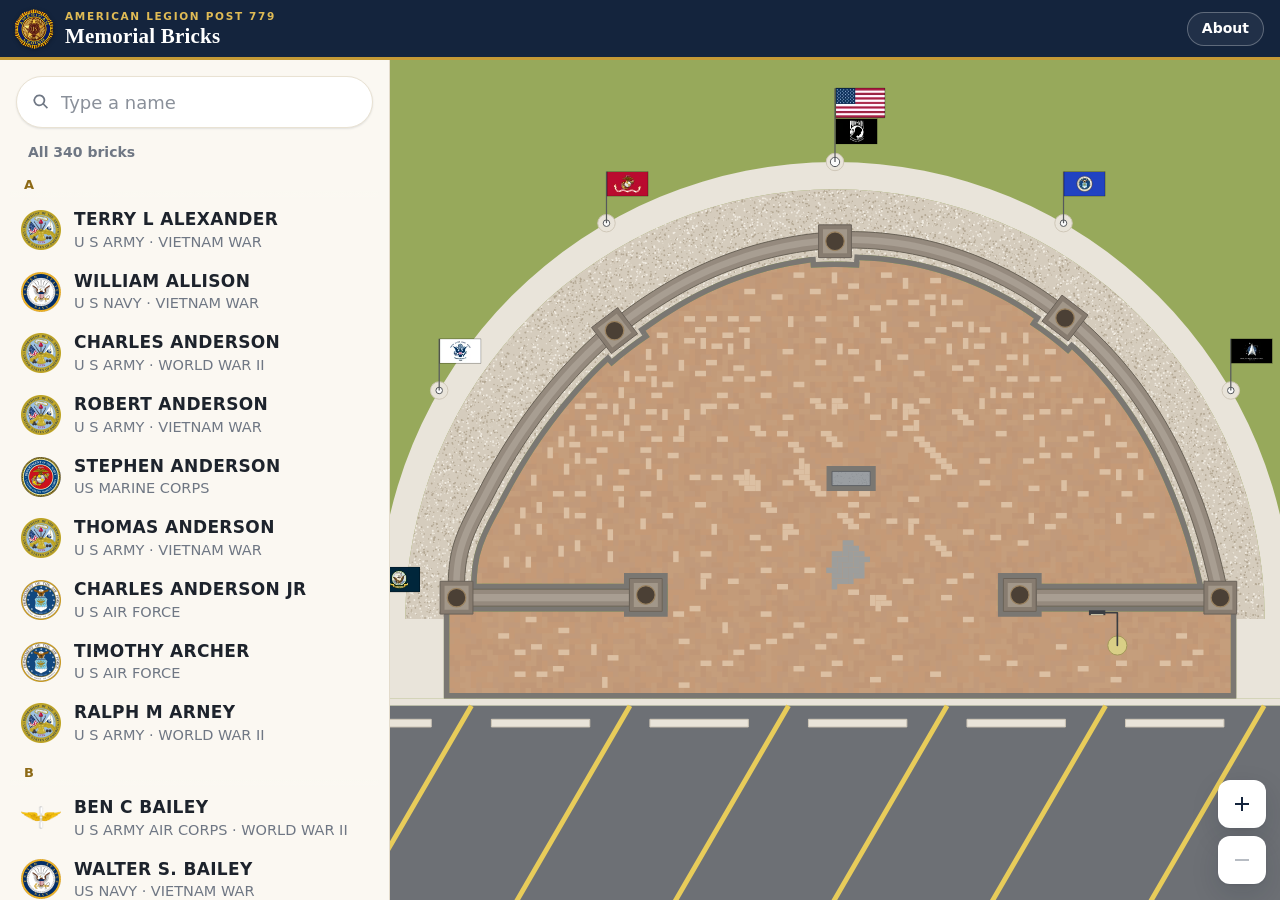
==== commit c1724e46: "Gold Star banner by the fallen, lamp post, entrance pillars as laid - The fallen get the Gold Star s" ====
--- a/index.html
+++ b/index.html
@@ -16,7 +16,7 @@
     <meta property="og:title" content="Memorial Bricks · American Legion Post 779" />
     <meta property="og:description" content="Type a name to see where its brick is in the memorial plaza." />
     <!-- Bump ?v= when the picture changes, so apps that cached the old one fetch it again. -->
-    <meta property="og:image" content="https://pjpuzzler.github.io/legion-bricks/img/share.jpg?v=7" />
+    <meta property="og:image" content="https://pjpuzzler.github.io/legion-bricks/img/share.jpg?v=8" />
     <meta property="og:image:width" content="1200" />
     <meta property="og:image:height" content="630" />
     <meta property="og:image:alt" content="A map of the memorial plaza with a red pin on one brick" />
--- a/css/style.css
+++ b/css/style.css
@@ -442,20 +442,24 @@
   white-space: nowrap;
 }
 
-/* Honors by a name: a gold star for the fallen, the POW/MIA flag for the
-   missing (from the flag sheet). On the card they're spelled out. */
+/* By the name of the fallen, the Gold Star service banner, and of the
+   missing, the POW/MIA flag (from the flag sheet). */
 .honor {
   display: inline-flex;
   flex: none;
-}
-
-.honor-star {
-  width: 17px;
-  height: 17px;
-  fill: var(--gold-500);
-  stroke: var(--gold-700);
-  stroke-width: 1.2;
-  stroke-linejoin: round;
+  align-items: center;
+  vertical-align: -2px;
+  margin-left: 6px;
+}
+
+.result-name .honor {
+  margin-left: 0;
+}
+
+.honor-banner {
+  width: 12px;
+  height: 16px;
+  filter: drop-shadow(0 0.5px 0.5px rgb(0 0 0 / 0.25));
 }
 
 .honor-flag {
@@ -466,42 +470,6 @@
   border-radius: 1.5px;
   background: url("../img/flags-sm.webp") -20.5px 0 / 81.5px 24.5px no-repeat;
   box-shadow: 0 0 0 1px rgb(0 0 0 / 0.25);
-}
-
-.card-honors {
-  display: flex;
-  flex-wrap: wrap;
-  gap: 6px;
-  margin: 4px 0 0;
-}
-
-.honor-tag {
-  display: inline-flex;
-  align-items: center;
-  gap: 5px;
-  padding: 2px 9px 2px 7px;
-  border-radius: 999px;
-  background: var(--paper-3);
-  color: var(--ink-2);
-  font-size: 13px;
-  font-weight: 700;
-  line-height: 1.3;
-}
-
-.honor-tag .honor-star {
-  width: 15px;
-  height: 15px;
-}
-
-.honor-tag.honor-kia {
-  background: #fbf1d3;
-  color: var(--gold-700);
-  box-shadow: inset 0 0 0 1px var(--gold-200);
-}
-
-.honor-tag.honor-mia {
-  background: #e6e8eb;
-  color: #1c232c;
 }
 
 .result-meta {
@@ -879,6 +847,19 @@
   font-weight: 700;
 }
 
+.tooltip-name,
+.tooltip-line {
+  display: block;
+}
+
+.tooltip-name {
+  font-weight: 700;
+}
+
+.tooltip .honor {
+  vertical-align: -3px;
+}
+
 .map-controls {
   position: absolute;
   right: 14px;
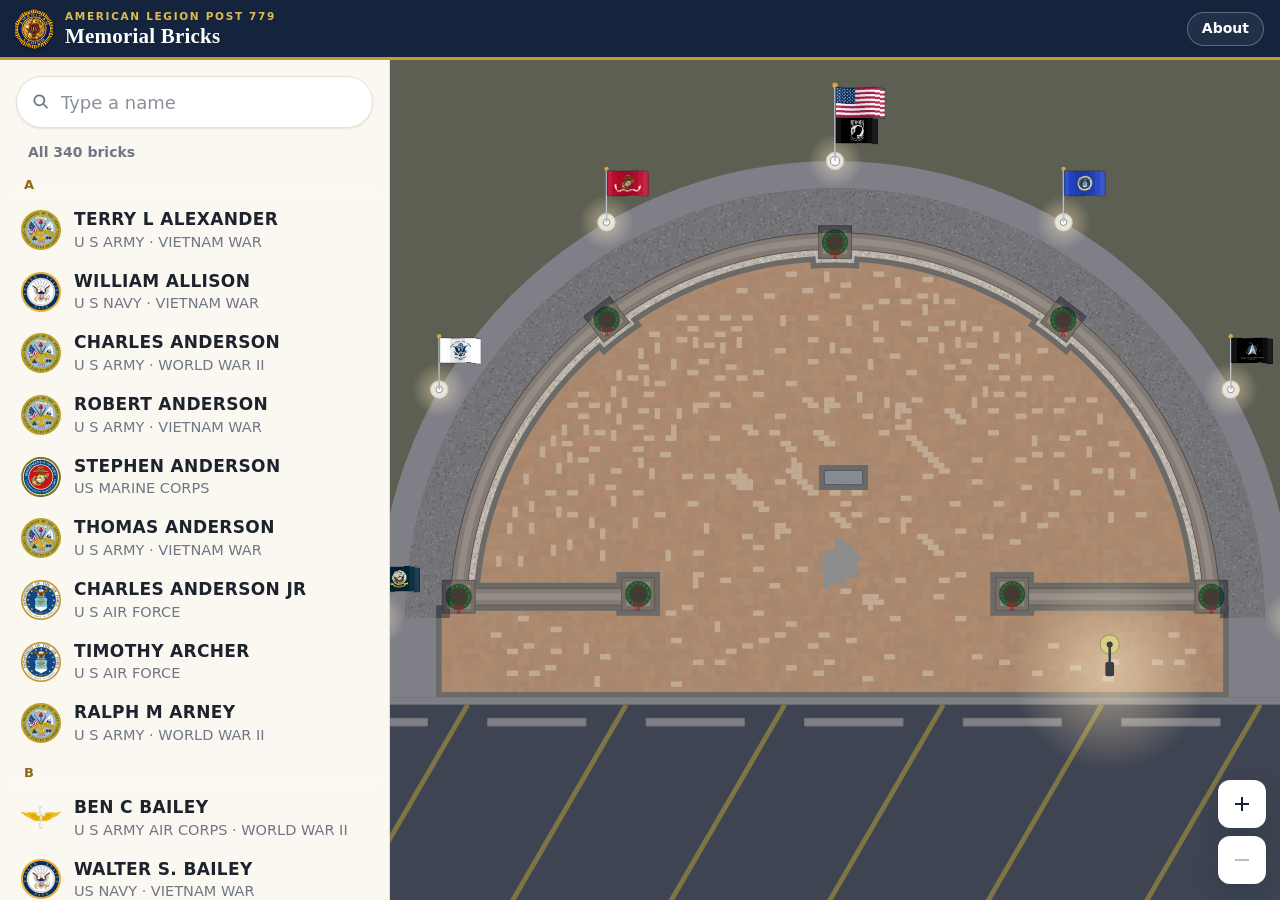
==== commit e538f082: "The plaza by the hour, season and weather; a clean circle; the real road - Sun position for Centre H" ====
--- a/index.html
+++ b/index.html
@@ -16,7 +16,7 @@
     <meta property="og:title" content="Memorial Bricks · American Legion Post 779" />
     <meta property="og:description" content="Type a name to see where its brick is in the memorial plaza." />
     <!-- Bump ?v= when the picture changes, so apps that cached the old one fetch it again. -->
-    <meta property="og:image" content="https://pjpuzzler.github.io/legion-bricks/img/share.jpg?v=8" />
+    <meta property="og:image" content="https://pjpuzzler.github.io/legion-bricks/img/share.jpg?v=9" />
     <meta property="og:image:width" content="1200" />
     <meta property="og:image:height" content="630" />
     <meta property="og:image:alt" content="A map of the memorial plaza with a red pin on one brick" />
@@ -146,6 +146,7 @@
     <script src="data/bricks.js"></script>
     <script src="js/plan.js"></script>
     <script src="js/model.js"></script>
+    <script src="js/sky.js"></script>
     <script src="js/map.js"></script>
     <script src="js/app.js"></script>
   </body>
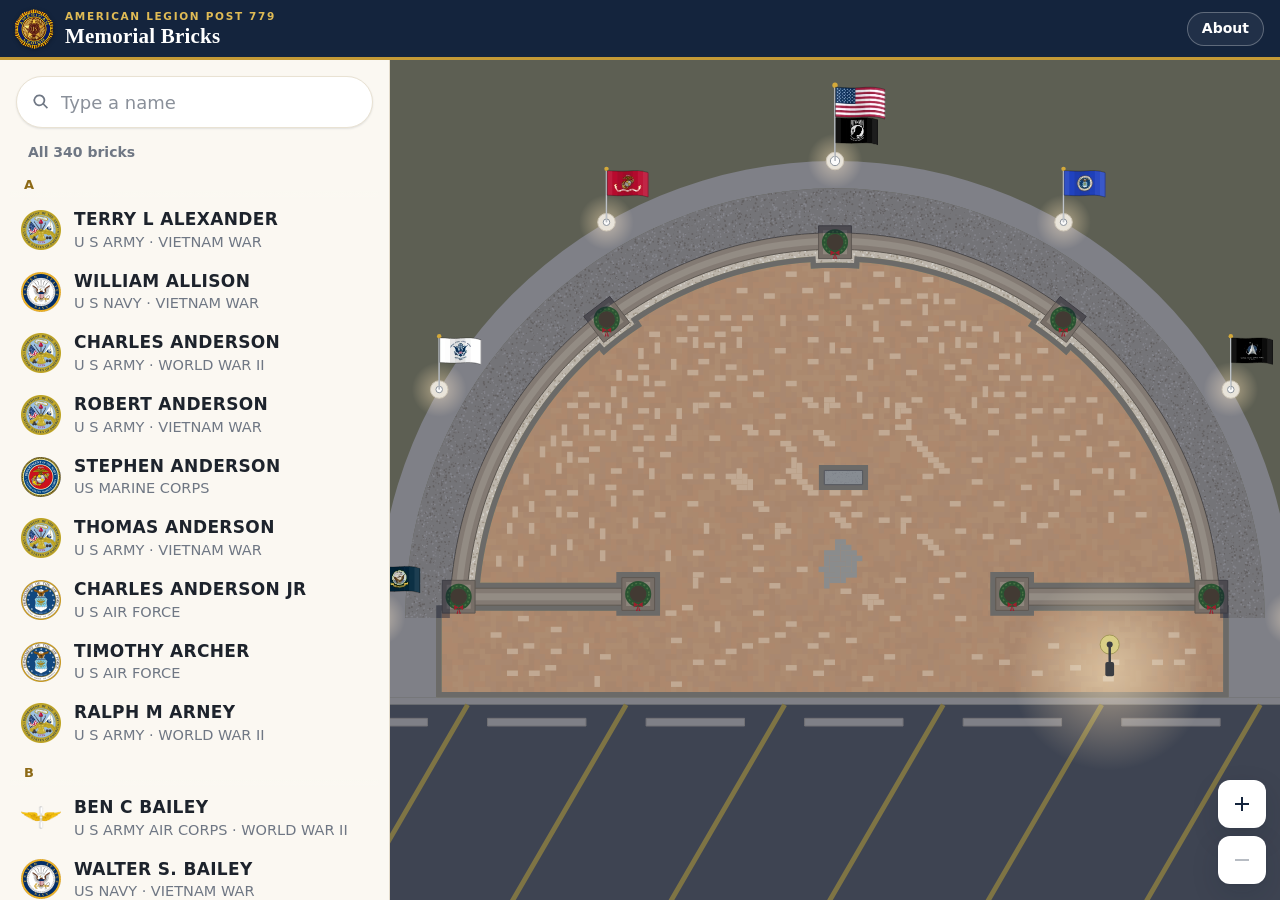
==== commit 9606e89c: "Shadows as strong as the aerial photo's, smoother flags, wreath on the stone Shadows sweep each rais" ====
--- a/index.html
+++ b/index.html
@@ -16,7 +16,7 @@
     <meta property="og:title" content="Memorial Bricks · American Legion Post 779" />
     <meta property="og:description" content="Type a name to see where its brick is in the memorial plaza." />
     <!-- Bump ?v= when the picture changes, so apps that cached the old one fetch it again. -->
-    <meta property="og:image" content="https://pjpuzzler.github.io/legion-bricks/img/share.jpg?v=9" />
+    <meta property="og:image" content="https://pjpuzzler.github.io/legion-bricks/img/share.jpg?v=10" />
     <meta property="og:image:width" content="1200" />
     <meta property="og:image:height" content="630" />
     <meta property="og:image:alt" content="A map of the memorial plaza with a red pin on one brick" />
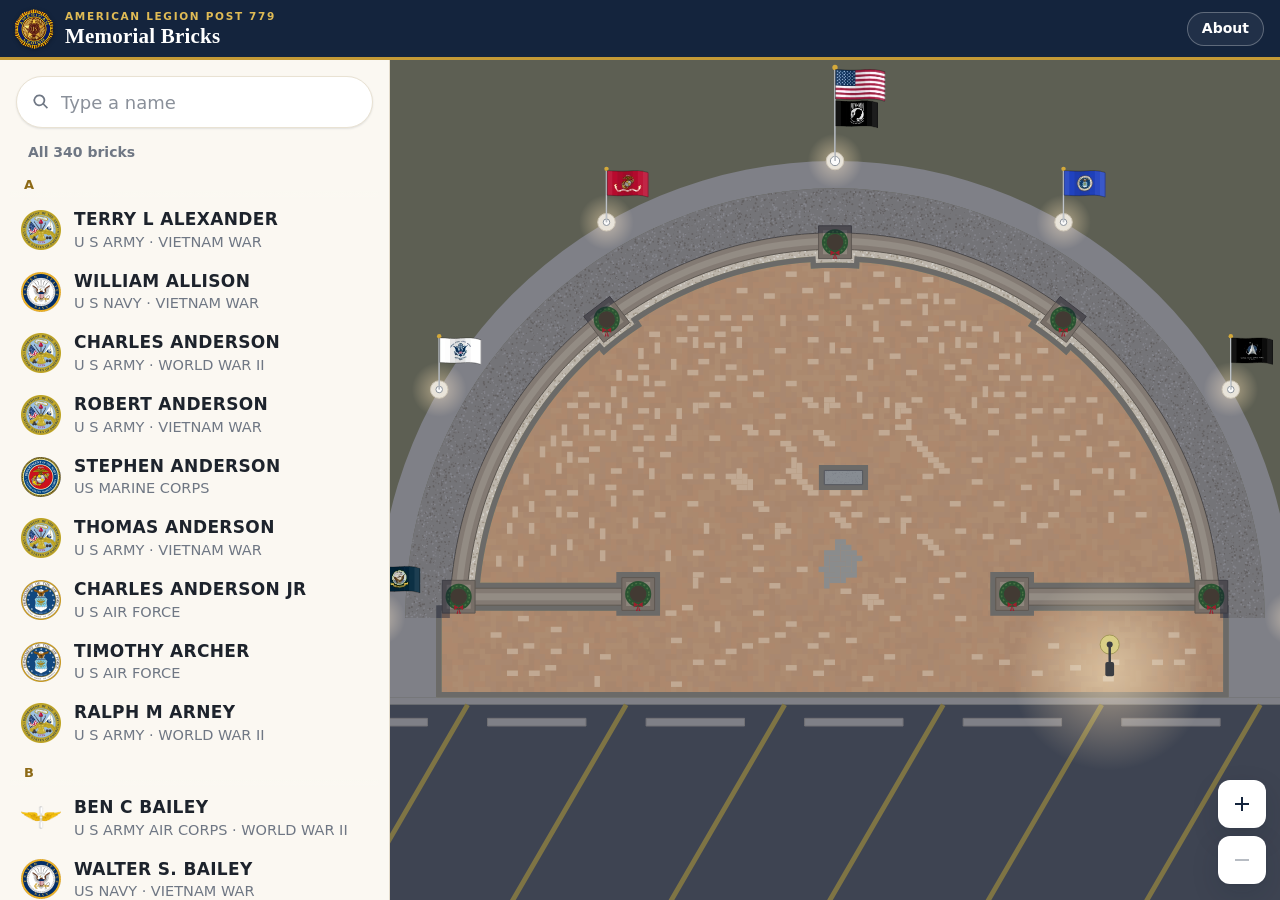
==== commit e28444c6: "Shadows from real heights, lamp shadow, gold star for KIA, clearer half-staff Heights come from Stre" ====
--- a/index.html
+++ b/index.html
@@ -16,7 +16,7 @@
     <meta property="og:title" content="Memorial Bricks · American Legion Post 779" />
     <meta property="og:description" content="Type a name to see where its brick is in the memorial plaza." />
     <!-- Bump ?v= when the picture changes, so apps that cached the old one fetch it again. -->
-    <meta property="og:image" content="https://pjpuzzler.github.io/legion-bricks/img/share.jpg?v=10" />
+    <meta property="og:image" content="https://pjpuzzler.github.io/legion-bricks/img/share.jpg?v=11" />
     <meta property="og:image:width" content="1200" />
     <meta property="og:image:height" content="630" />
     <meta property="og:image:alt" content="A map of the memorial plaza with a red pin on one brick" />
--- a/css/style.css
+++ b/css/style.css
@@ -442,8 +442,8 @@
   white-space: nowrap;
 }
 
-/* By the name of the fallen, the Gold Star service banner, and of the
-   missing, the POW/MIA flag (from the flag sheet). */
+/* By the name of the fallen, a gold star, and of the missing, the POW/MIA
+   flag (from the flag sheet). */
 .honor {
   display: inline-flex;
   flex: none;
@@ -456,10 +456,10 @@
   margin-left: 0;
 }
 
-.honor-banner {
-  width: 12px;
-  height: 16px;
-  filter: drop-shadow(0 0.5px 0.5px rgb(0 0 0 / 0.25));
+.honor-star {
+  width: 17px;
+  height: 17px;
+  filter: drop-shadow(0 0.5px 0.5px rgb(0 0 0 / 0.2));
 }
 
 .honor-flag {
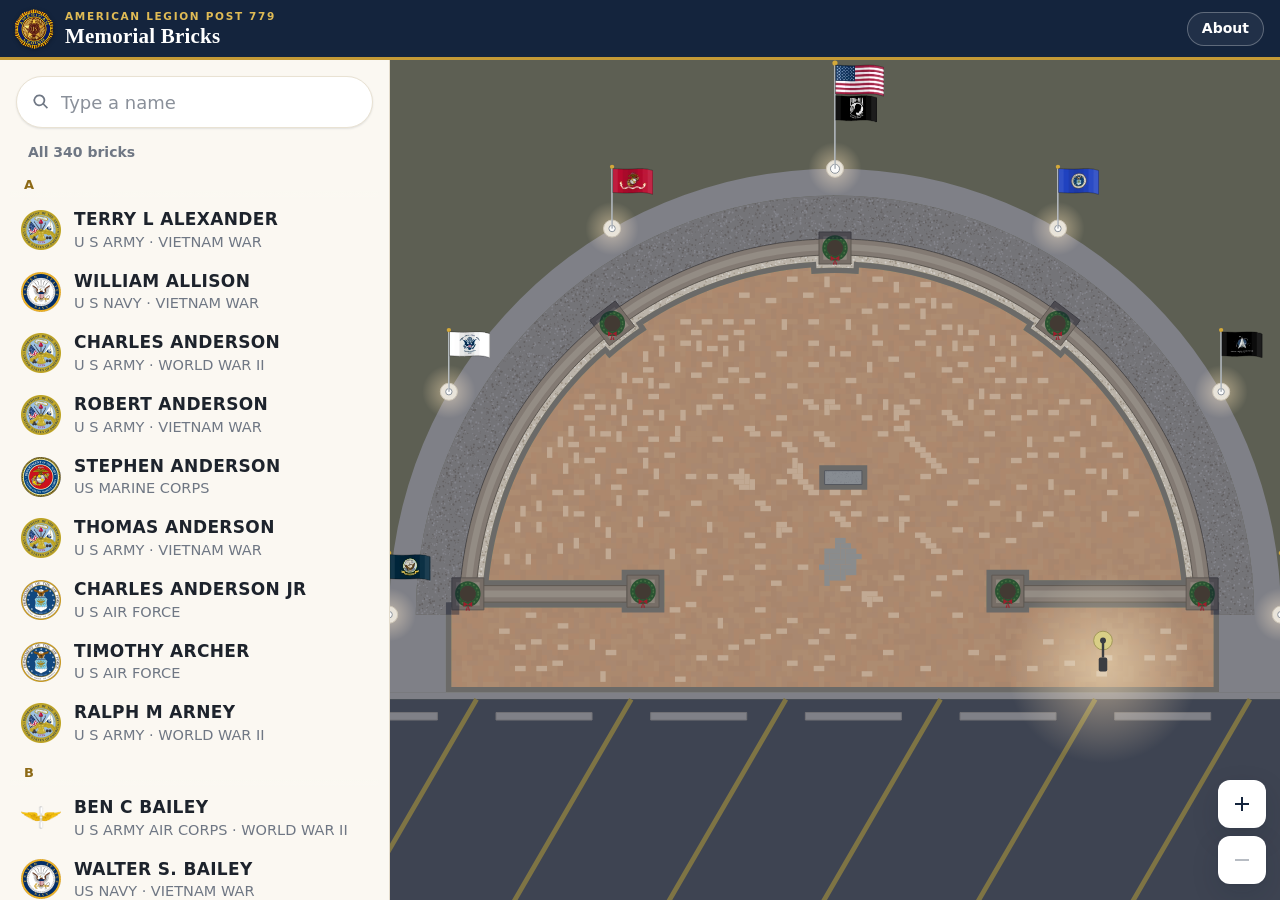
==== commit c73c6527: "Quieter shadows that cross over walls, flag shadows the size of the flags Pole, flag and lamp shadow" ====
--- a/index.html
+++ b/index.html
@@ -16,7 +16,7 @@
     <meta property="og:title" content="Memorial Bricks · American Legion Post 779" />
     <meta property="og:description" content="Type a name to see where its brick is in the memorial plaza." />
     <!-- Bump ?v= when the picture changes, so apps that cached the old one fetch it again. -->
-    <meta property="og:image" content="https://pjpuzzler.github.io/legion-bricks/img/share.jpg?v=11" />
+    <meta property="og:image" content="https://pjpuzzler.github.io/legion-bricks/img/share.jpg?v=12" />
     <meta property="og:image:width" content="1200" />
     <meta property="og:image:height" content="630" />
     <meta property="og:image:alt" content="A map of the memorial plaza with a red pin on one brick" />
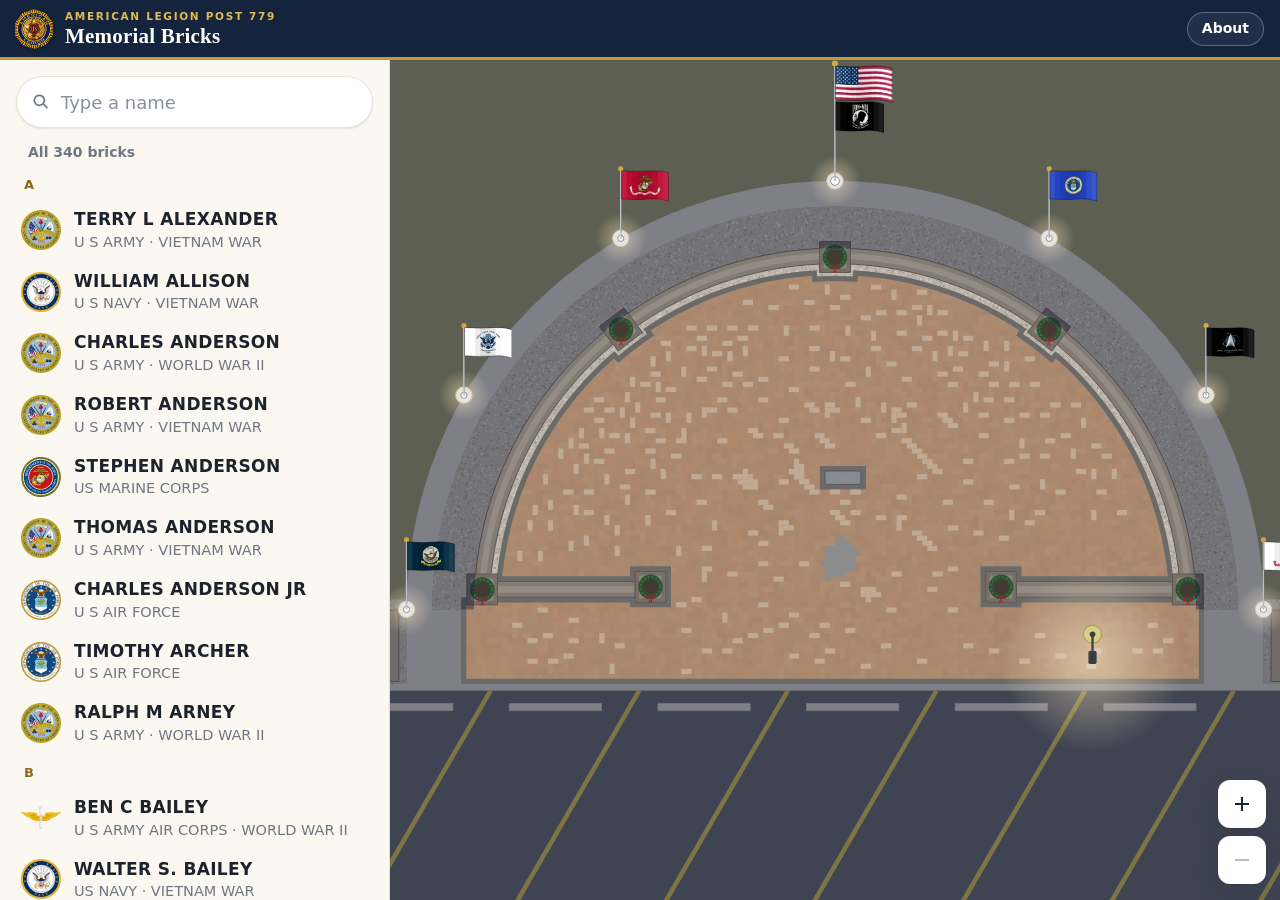
==== commit d3a9a731: "Map fades in whole, bigger flags, plowed lot in snow, quieter shadows The map waits (a second at mos" ====
--- a/index.html
+++ b/index.html
@@ -16,7 +16,7 @@
     <meta property="og:title" content="Memorial Bricks · American Legion Post 779" />
     <meta property="og:description" content="Type a name to see where its brick is in the memorial plaza." />
     <!-- Bump ?v= when the picture changes, so apps that cached the old one fetch it again. -->
-    <meta property="og:image" content="https://pjpuzzler.github.io/legion-bricks/img/share.jpg?v=12" />
+    <meta property="og:image" content="https://pjpuzzler.github.io/legion-bricks/img/share.jpg?v=13" />
     <meta property="og:image:width" content="1200" />
     <meta property="og:image:height" content="630" />
     <meta property="og:image:alt" content="A map of the memorial plaza with a red pin on one brick" />
@@ -34,6 +34,9 @@
         document.documentElement.classList.add("is-safari");
     </script>
     <link rel="preload" href="fonts/brick-sans-bold.woff2" as="font" type="font/woff2" crossorigin />
+    <!-- The map waits for the flags and the weather before it fades in. -->
+    <link rel="preload" href="img/flags-sm.webp" as="image" />
+    <link rel="preconnect" href="https://api.open-meteo.com" crossorigin />
     <link rel="stylesheet" href="css/style.css" />
   </head>
   <body>
--- a/css/style.css
+++ b/css/style.css
@@ -443,13 +443,17 @@
 }
 
 /* By the name of the fallen, a gold star, and of the missing, the POW/MIA
-   flag (from the flag sheet). */
+   flag (from the flag sheet). Each is sized to the name's capitals and
+   centred on them, whatever size the name is. */
 .honor {
   display: inline-flex;
   flex: none;
   align-items: center;
-  vertical-align: -2px;
-  margin-left: 6px;
+  justify-content: center;
+  height: 0.7em; /* about the capitals, where 1cap isn't known */
+  height: 1cap;
+  vertical-align: baseline;
+  margin-left: 0.35em;
 }
 
 .result-name .honor {
@@ -457,18 +461,23 @@
 }
 
 .honor-star {
-  width: 17px;
-  height: 17px;
+  flex: none;
+  width: 1em;
+  height: 1em;
+  width: 1.45cap;
+  height: 1.45cap;
   filter: drop-shadow(0 0.5px 0.5px rgb(0 0 0 / 0.2));
 }
 
 .honor-flag {
   display: inline-block;
   flex: none;
-  width: 20px;
-  height: 12px;
+  width: 1.23em;
+  height: 0.74em;
+  width: 1.75cap;
+  height: 1.05cap;
   border-radius: 1.5px;
-  background: url("../img/flags-sm.webp") -20.5px 0 / 81.5px 24.5px no-repeat;
+  background: url("../img/flags-sm.webp") 33.333% 0 / 407.5% 204.17% no-repeat;
   box-shadow: 0 0 0 1px rgb(0 0 0 / 0.25);
 }
 
@@ -765,6 +774,19 @@
   box-shadow: inset 0 0 0 3px var(--focus);
 }
 
+/* The map and its pin fade in once the whole scene is ready (see MapView),
+   over the lawn's colour, so nothing pops in by itself. */
+.map,
+.marker {
+  opacity: 0;
+  transition: opacity 0.45s ease-out;
+}
+
+.map-wrap.is-drawn .map,
+.map-wrap.is-drawn .marker {
+  opacity: 1;
+}
+
 .marker {
   position: absolute;
   left: 0;
@@ -854,10 +876,6 @@
 
 .tooltip-name {
   font-weight: 700;
-}
-
-.tooltip .honor {
-  vertical-align: -3px;
 }
 
 .map-controls {
@@ -1715,6 +1733,11 @@
 }
 
 @media (prefers-reduced-motion: reduce) {
+  .map,
+  .marker {
+    transition: none;
+  }
+
   .marker-ring {
     animation: none;
     transform: scale(0.8);
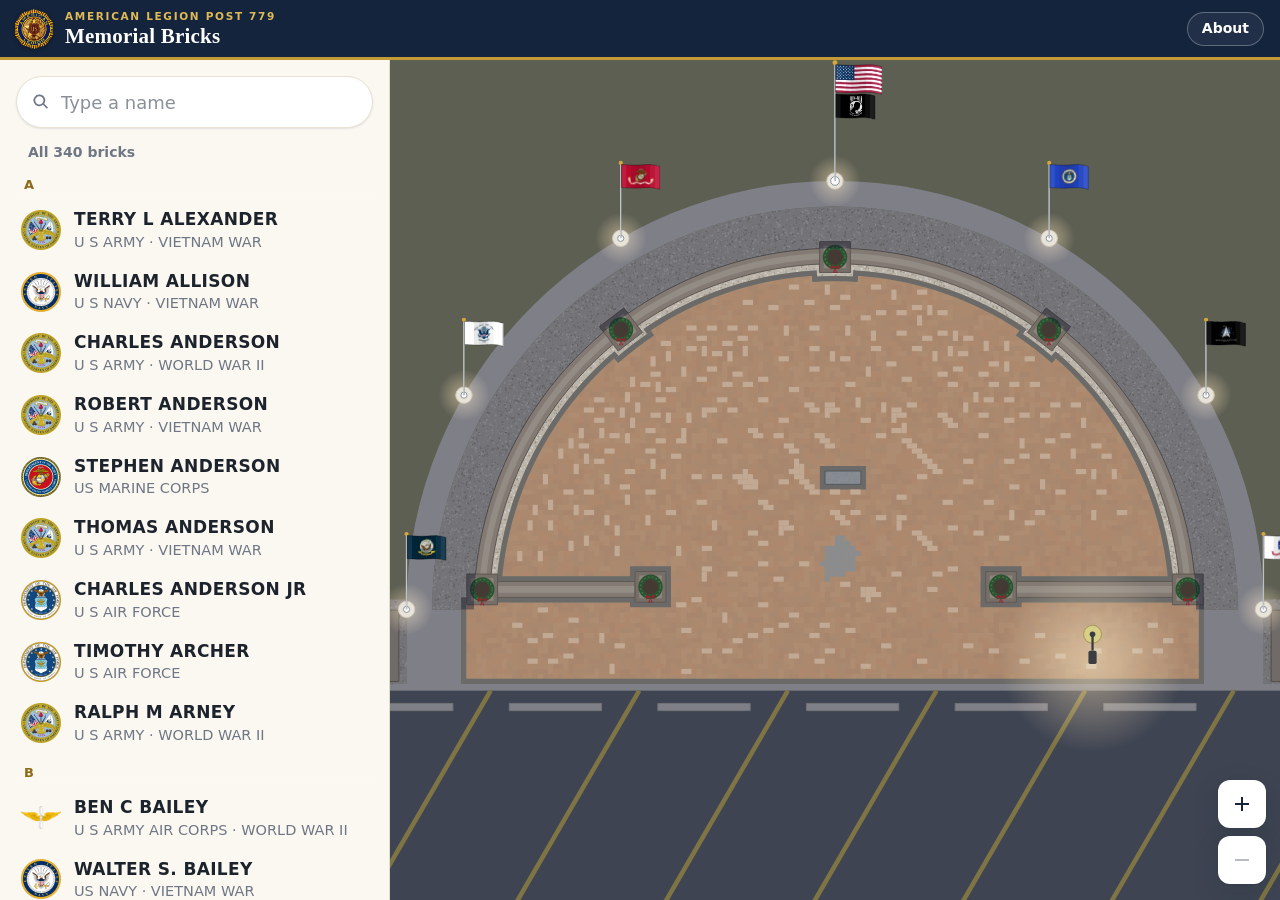
==== commit 4c150038: "Flags back to their old size on taller poles, closer to the real proportions Co-Authored-By: Claude " ====
--- a/index.html
+++ b/index.html
@@ -16,7 +16,7 @@
     <meta property="og:title" content="Memorial Bricks · American Legion Post 779" />
     <meta property="og:description" content="Type a name to see where its brick is in the memorial plaza." />
     <!-- Bump ?v= when the picture changes, so apps that cached the old one fetch it again. -->
-    <meta property="og:image" content="https://pjpuzzler.github.io/legion-bricks/img/share.jpg?v=13" />
+    <meta property="og:image" content="https://pjpuzzler.github.io/legion-bricks/img/share.jpg?v=14" />
     <meta property="og:image:width" content="1200" />
     <meta property="og:image:height" content="630" />
     <meta property="og:image:alt" content="A map of the memorial plaza with a red pin on one brick" />
